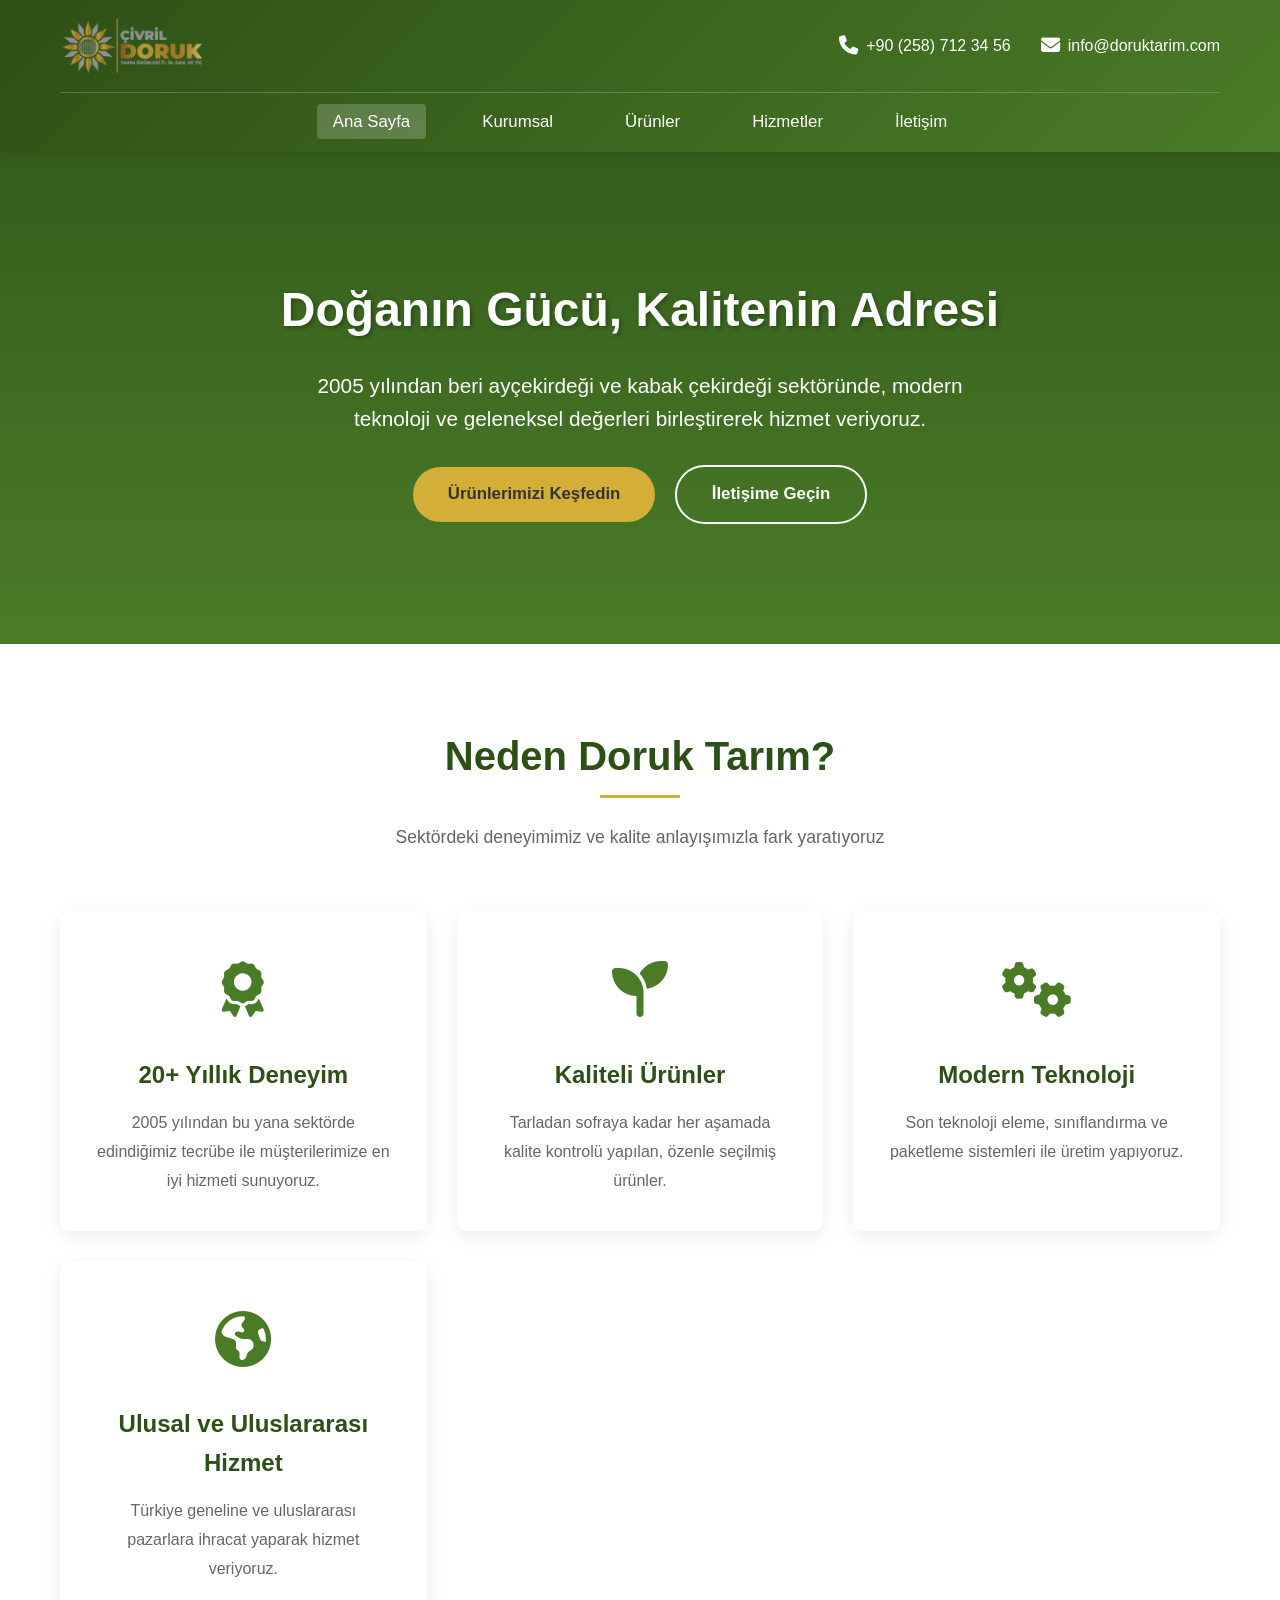
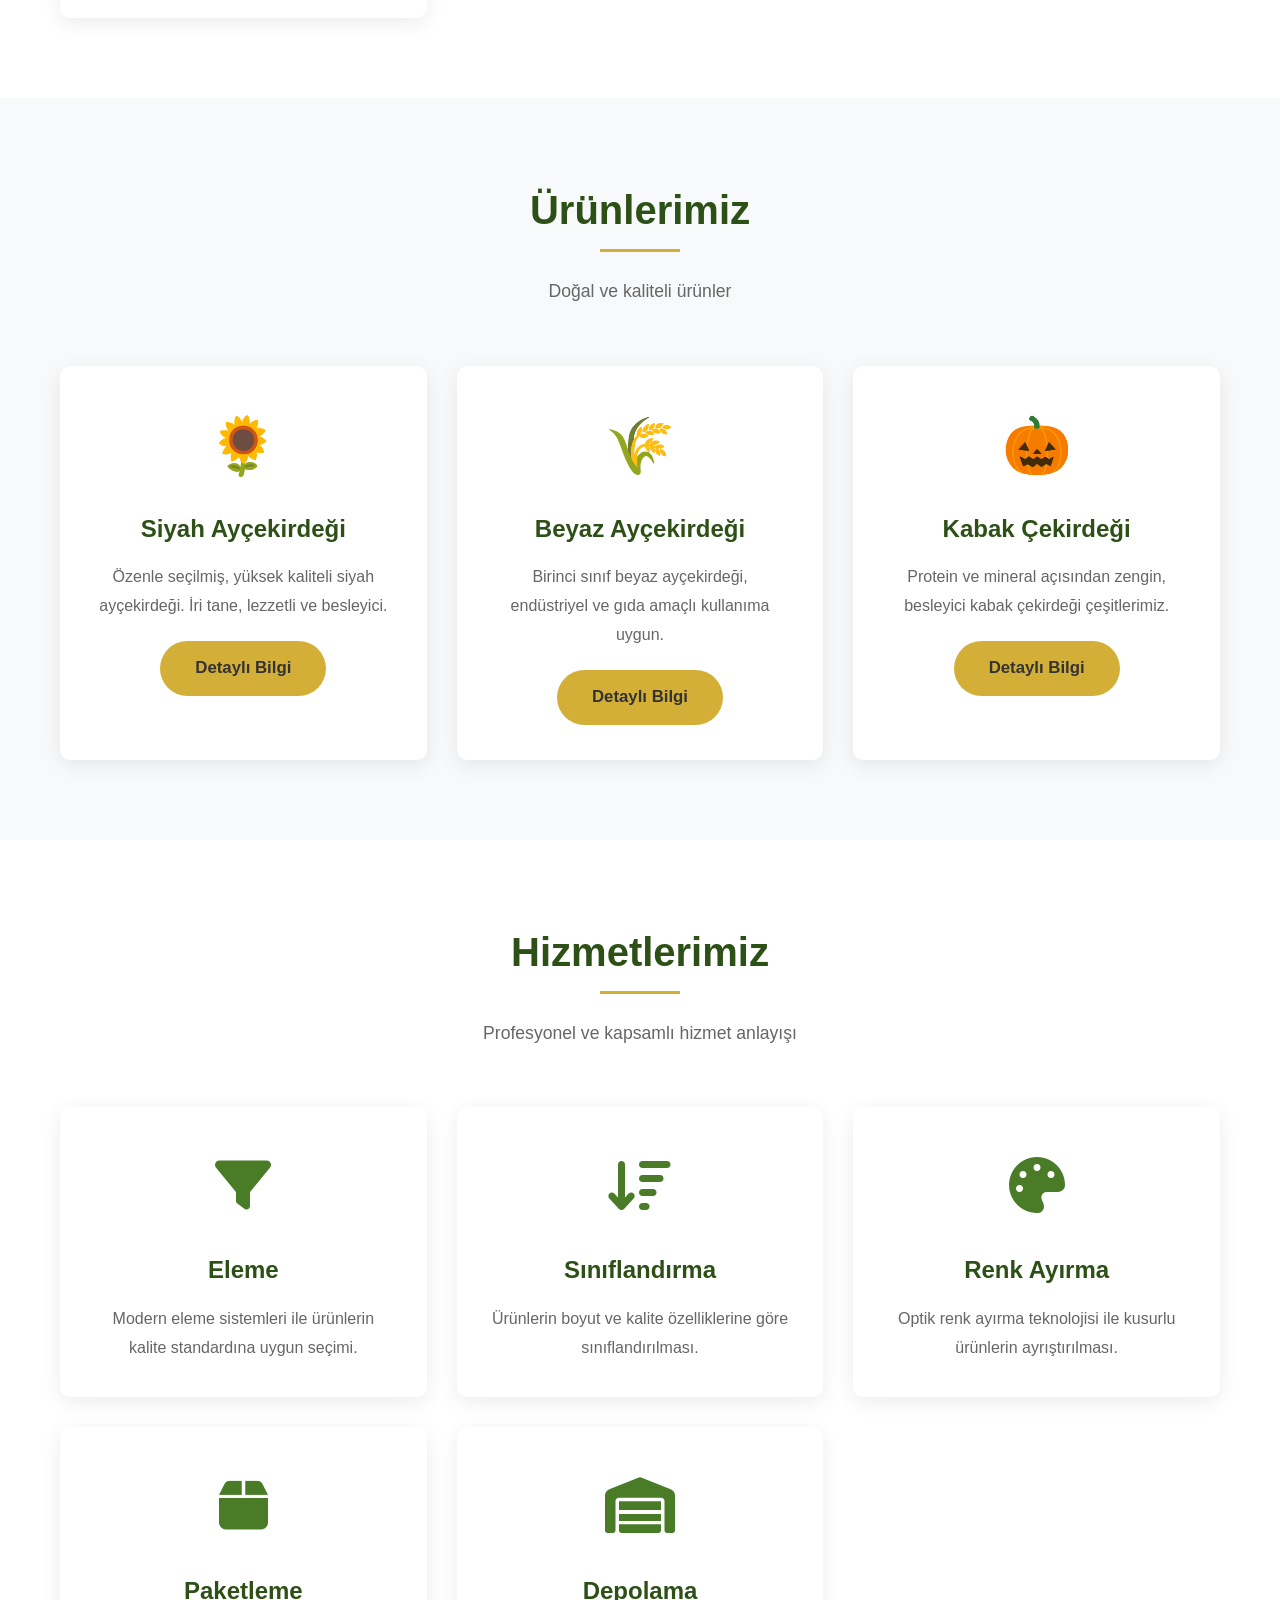
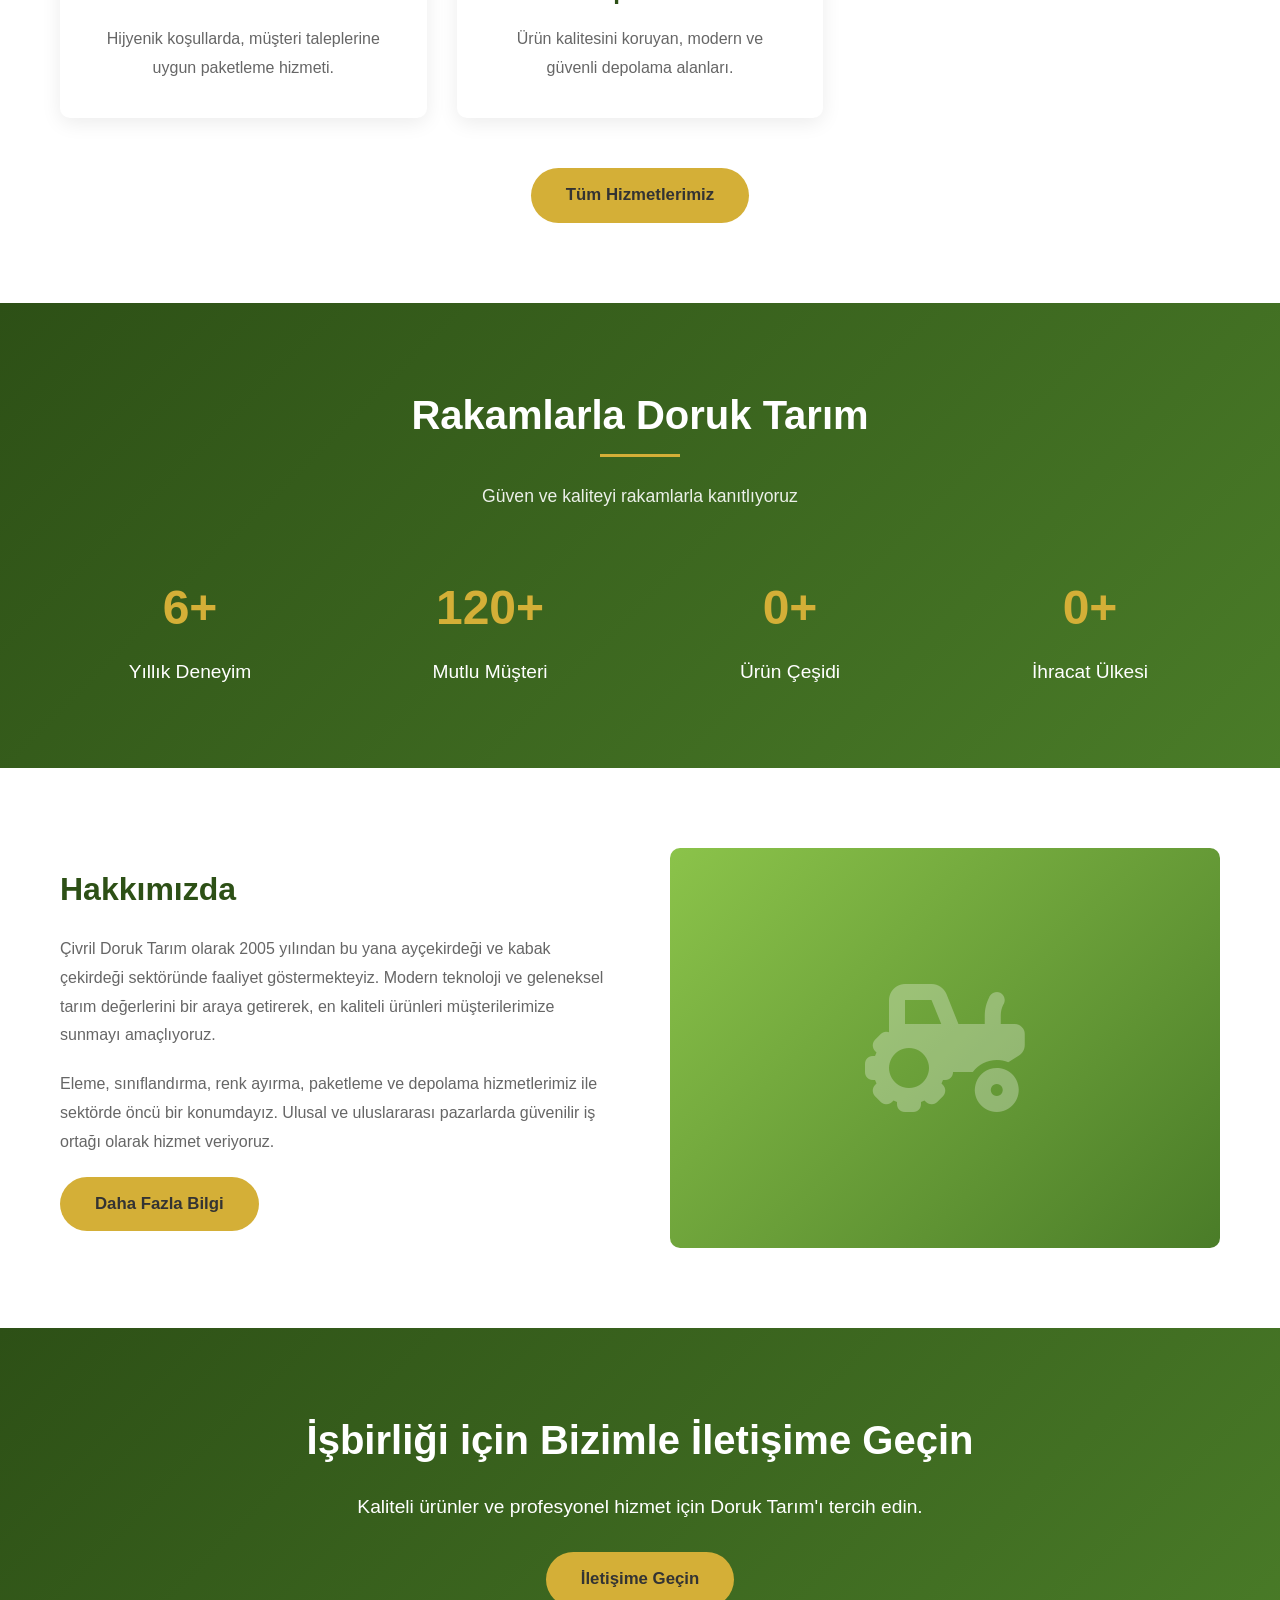
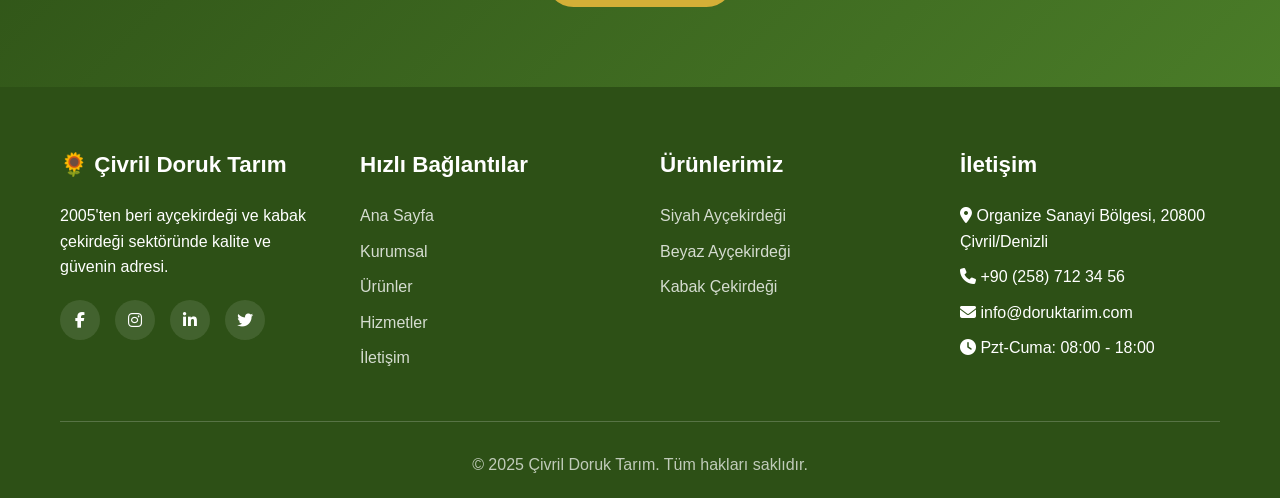
==== index.html @ d2fe2cd5 "Dosyalar GitHub Pages için root dizinine taşındı - Tüm web sitesi dosyaları repository root'una taşı" ====
<!DOCTYPE html>
<html lang="tr">
<head>
    <meta charset="UTF-8">
    <meta name="viewport" content="width=device-width, initial-scale=1.0">
    <meta name="description" content="Çivril Doruk Tarım - Siyah ve Beyaz Ayçekirdeği, Kabak Çekirdeği üretimi ve işleme hizmetleri">
    <meta name="keywords" content="ayçekirdeği, kabak çekirdeği, tarım, Çivril, eleme, sınıflandırma, paketleme">
    <title>Çivril Doruk Tarım - Ana Sayfa</title>
    <link rel="icon" type="image/png" href="images/icon-doruk.png">
    <link rel="stylesheet" href="css/style.css">
    <link rel="stylesheet" href="https://cdnjs.cloudflare.com/ajax/libs/font-awesome/6.4.0/css/all.min.css">
</head>
<body>
    <!-- Header -->
    <header>
        <div class="container">
            <div class="header-top">
                <div class="logo">
                    <a href="index.html" style="display: flex; align-items: center; text-decoration: none; color: inherit;">
                        <img src="images/Doruk-logo.png" alt="Çivril Doruk Tarım Logo" style="height: 60px; margin-right: 15px;">
                    </a>
                </div>
                <div class="header-contact">
                    <div class="contact-item">
                        <i class="fas fa-phone"></i>
                        <span>+90 (258) 712 34 56</span>
                    </div>
                    <div class="contact-item">
                        <i class="fas fa-envelope"></i>
                        <span>info@doruktarim.com</span>
                    </div>
                </div>
                <button class="mobile-menu-toggle" onclick="toggleMenu()">
                    <i class="fas fa-bars"></i>
                </button>
            </div>
            <nav>
                <ul id="navMenu">
                    <li><a href="index.html" class="active">Ana Sayfa</a></li>
                    <li><a href="kurumsal.html">Kurumsal</a></li>
                    <li><a href="urunler.html">Ürünler</a></li>
                    <li><a href="hizmetler.html">Hizmetler</a></li>
                    <li><a href="iletisim.html">İletişim</a></li>
                </ul>
            </nav>
        </div>
    </header>

    <!-- Hero Section -->
    <section class="hero">
        <div class="container">
            <h2>Doğanın Gücü, Kalitenin Adresi</h2>
            <p>2005 yılından beri ayçekirdeği ve kabak çekirdeği sektöründe, modern teknoloji ve geleneksel değerleri birleştirerek hizmet veriyoruz.</p>
            <a href="urunler.html" class="btn">Ürünlerimizi Keşfedin</a>
            <a href="iletisim.html" class="btn btn-secondary">İletişime Geçin</a>
        </div>
    </section>

    <!-- Features Section -->
    <section>
        <div class="container">
            <div class="section-title">
                <h2>Neden Doruk Tarım?</h2>
                <p>Sektördeki deneyimimiz ve kalite anlayışımızla fark yaratıyoruz</p>
            </div>
            <div class="features-grid">
                <div class="feature-card">
                    <div class="feature-icon">
                        <i class="fas fa-award"></i>
                    </div>
                    <h3>20+ Yıllık Deneyim</h3>
                    <p>2005 yılından bu yana sektörde edindiğimiz tecrübe ile müşterilerimize en iyi hizmeti sunuyoruz.</p>
                </div>
                <div class="feature-card">
                    <div class="feature-icon">
                        <i class="fas fa-seedling"></i>
                    </div>
                    <h3>Kaliteli Ürünler</h3>
                    <p>Tarladan sofraya kadar her aşamada kalite kontrolü yapılan, özenle seçilmiş ürünler.</p>
                </div>
                <div class="feature-card">
                    <div class="feature-icon">
                        <i class="fas fa-cogs"></i>
                    </div>
                    <h3>Modern Teknoloji</h3>
                    <p>Son teknoloji eleme, sınıflandırma ve paketleme sistemleri ile üretim yapıyoruz.</p>
                </div>
                <div class="feature-card">
                    <div class="feature-icon">
                        <i class="fas fa-globe-americas"></i>
                    </div>
                    <h3>Ulusal ve Uluslararası Hizmet</h3>
                    <p>Türkiye geneline ve uluslararası pazarlara ihracat yaparak hizmet veriyoruz.</p>
                </div>
            </div>
        </div>
    </section>

    <!-- Products Preview Section -->
    <section style="background-color: var(--bg-light);">
        <div class="container">
            <div class="section-title">
                <h2>Ürünlerimiz</h2>
                <p>Doğal ve kaliteli ürünler</p>
            </div>
            <div class="products-grid">
                <div class="product-card">
                    <div class="product-icon">🌻</div>
                    <h3>Siyah Ayçekirdeği</h3>
                    <p>Özenle seçilmiş, yüksek kaliteli siyah ayçekirdeği. İri tane, lezzetli ve besleyici.</p>
                    <a href="urunler.html" class="btn" style="margin-top: 20px;">Detaylı Bilgi</a>
                </div>
                <div class="product-card">
                    <div class="product-icon">🌾</div>
                    <h3>Beyaz Ayçekirdeği</h3>
                    <p>Birinci sınıf beyaz ayçekirdeği, endüstriyel ve gıda amaçlı kullanıma uygun.</p>
                    <a href="urunler.html" class="btn" style="margin-top: 20px;">Detaylı Bilgi</a>
                </div>
                <div class="product-card">
                    <div class="product-icon">🎃</div>
                    <h3>Kabak Çekirdeği</h3>
                    <p>Protein ve mineral açısından zengin, besleyici kabak çekirdeği çeşitlerimiz.</p>
                    <a href="urunler.html" class="btn" style="margin-top: 20px;">Detaylı Bilgi</a>
                </div>
            </div>
        </div>
    </section>

    <!-- Services Preview Section -->
    <section>
        <div class="container">
            <div class="section-title">
                <h2>Hizmetlerimiz</h2>
                <p>Profesyonel ve kapsamlı hizmet anlayışı</p>
            </div>
            <div class="services-grid">
                <div class="service-card">
                    <div class="service-icon">
                        <i class="fas fa-filter"></i>
                    </div>
                    <h3>Eleme</h3>
                    <p>Modern eleme sistemleri ile ürünlerin kalite standardına uygun seçimi.</p>
                </div>
                <div class="service-card">
                    <div class="service-icon">
                        <i class="fas fa-sort-amount-down"></i>
                    </div>
                    <h3>Sınıflandırma</h3>
                    <p>Ürünlerin boyut ve kalite özelliklerine göre sınıflandırılması.</p>
                </div>
                <div class="service-card">
                    <div class="service-icon">
                        <i class="fas fa-palette"></i>
                    </div>
                    <h3>Renk Ayırma</h3>
                    <p>Optik renk ayırma teknolojisi ile kusurlu ürünlerin ayrıştırılması.</p>
                </div>
                <div class="service-card">
                    <div class="service-icon">
                        <i class="fas fa-box"></i>
                    </div>
                    <h3>Paketleme</h3>
                    <p>Hijyenik koşullarda, müşteri taleplerine uygun paketleme hizmeti.</p>
                </div>
                <div class="service-card">
                    <div class="service-icon">
                        <i class="fas fa-warehouse"></i>
                    </div>
                    <h3>Depolama</h3>
                    <p>Ürün kalitesini koruyan, modern ve güvenli depolama alanları.</p>
                </div>
            </div>
            <div style="text-align: center; margin-top: 50px;">
                <a href="hizmetler.html" class="btn">Tüm Hizmetlerimiz</a>
            </div>
        </div>
    </section>

    <!-- Stats Section -->
    <section class="stats">
        <div class="container">
            <div class="section-title" style="color: white;">
                <h2 style="color: white;">Rakamlarla Doruk Tarım</h2>
                <p style="color: rgba(255,255,255,0.9);">Güven ve kaliteyi rakamlarla kanıtlıyoruz</p>
            </div>
            <div class="stats-grid">
                <div class="stat-item">
                    <h3>20+</h3>
                    <p>Yıllık Deneyim</p>
                </div>
                <div class="stat-item">
                    <h3>500+</h3>
                    <p>Mutlu Müşteri</p>
                </div>
                <div class="stat-item">
                    <h3>3</h3>
                    <p>Ürün Çeşidi</p>
                </div>
                <div class="stat-item">
                    <h3>15+</h3>
                    <p>İhracat Ülkesi</p>
                </div>
            </div>
        </div>
    </section>

    <!-- About Preview Section -->
    <section>
        <div class="container">
            <div class="about-content">
                <div class="about-text">
                    <h3>Hakkımızda</h3>
                    <p>
                        Çivril Doruk Tarım olarak 2005 yılından bu yana ayçekirdeği ve kabak çekirdeği sektöründe
                        faaliyet göstermekteyiz. Modern teknoloji ve geleneksel tarım değerlerini bir araya getirerek,
                        en kaliteli ürünleri müşterilerimize sunmayı amaçlıyoruz.
                    </p>
                    <p>
                        Eleme, sınıflandırma, renk ayırma, paketleme ve depolama hizmetlerimiz ile sektörde
                        öncü bir konumdayız. Ulusal ve uluslararası pazarlarda güvenilir iş ortağı olarak
                        hizmet veriyoruz.
                    </p>
                    <a href="kurumsal.html" class="btn">Daha Fazla Bilgi</a>
                </div>
                <div class="about-image">
                    <i class="fas fa-tractor"></i>
                </div>
            </div>
        </div>
    </section>

    <!-- Call to Action -->
    <section style="background: linear-gradient(135deg, var(--primary-green) 0%, var(--secondary-green) 100%); color: white; text-align: center;">
        <div class="container">
            <h2 style="font-size: 2.5rem; margin-bottom: 20px; color: white;">İşbirliği için Bizimle İletişime Geçin</h2>
            <p style="font-size: 1.2rem; margin-bottom: 30px; max-width: 700px; margin-left: auto; margin-right: auto;">
                Kaliteli ürünler ve profesyonel hizmet için Doruk Tarım'ı tercih edin.
            </p>
            <a href="iletisim.html" class="btn">İletişime Geçin</a>
        </div>
    </section>

    <!-- Footer -->
    <footer>
        <div class="container">
            <div class="footer-content">
                <div class="footer-section">
                    <h3>🌻 Çivril Doruk Tarım</h3>
                    <p>2005'ten beri ayçekirdeği ve kabak çekirdeği sektöründe kalite ve güvenin adresi.</p>
                    <div class="social-links">
                        <a href="#" aria-label="Facebook"><i class="fab fa-facebook-f"></i></a>
                        <a href="#" aria-label="Instagram"><i class="fab fa-instagram"></i></a>
                        <a href="#" aria-label="LinkedIn"><i class="fab fa-linkedin-in"></i></a>
                        <a href="#" aria-label="Twitter"><i class="fab fa-twitter"></i></a>
                    </div>
                </div>
                <div class="footer-section">
                    <h3>Hızlı Bağlantılar</h3>
                    <ul>
                        <li><a href="index.html">Ana Sayfa</a></li>
                        <li><a href="kurumsal.html">Kurumsal</a></li>
                        <li><a href="urunler.html">Ürünler</a></li>
                        <li><a href="hizmetler.html">Hizmetler</a></li>
                        <li><a href="iletisim.html">İletişim</a></li>
                    </ul>
                </div>
                <div class="footer-section">
                    <h3>Ürünlerimiz</h3>
                    <ul>
                        <li><a href="urunler.html#siyah">Siyah Ayçekirdeği</a></li>
                        <li><a href="urunler.html#beyaz">Beyaz Ayçekirdeği</a></li>
                        <li><a href="urunler.html#kabak">Kabak Çekirdeği</a></li>
                    </ul>
                </div>
                <div class="footer-section">
                    <h3>İletişim</h3>
                    <ul>
                        <li><i class="fas fa-map-marker-alt"></i> Organize Sanayi Bölgesi, 20800 Çivril/Denizli</li>
                        <li><i class="fas fa-phone"></i> +90 (258) 712 34 56</li>
                        <li><i class="fas fa-envelope"></i> info@doruktarim.com</li>
                        <li><i class="fas fa-clock"></i> Pzt-Cuma: 08:00 - 18:00</li>
                    </ul>
                </div>
            </div>
            <div class="footer-bottom">
                <p>&copy; 2025 Çivril Doruk Tarım. Tüm hakları saklıdır.</p>
            </div>
        </div>
    </footer>

    <script src="js/main.js"></script>
</body>
</html>
---- css/style.css ----
/* Çivril Doruk Tarım - Web Sitesi Stilleri */

/* Reset ve Genel Stiller */
* {
    margin: 0;
    padding: 0;
    box-sizing: border-box;
}

:root {
    --primary-green: #2d5016;
    --secondary-green: #4a7c28;
    --light-green: #8bc34a;
    --accent-gold: #d4af37;
    --dark-text: #333333;
    --light-text: #666666;
    --bg-light: #f8f9fa;
    --white: #ffffff;
}

body {
    font-family: 'Segoe UI', Tahoma, Geneva, Verdana, sans-serif;
    line-height: 1.6;
    color: var(--dark-text);
    background-color: var(--white);
}

.container {
    max-width: 1200px;
    margin: 0 auto;
    padding: 0 20px;
}

/* Header & Navigation */
header {
    background: linear-gradient(135deg, var(--primary-green) 0%, var(--secondary-green) 100%);
    color: var(--white);
    padding: 1rem 0;
    box-shadow: 0 2px 10px rgba(0,0,0,0.1);
    position: sticky;
    top: 0;
    z-index: 1000;
}

.header-top {
    display: flex;
    justify-content: space-between;
    align-items: center;
    padding-bottom: 1rem;
    border-bottom: 1px solid rgba(255,255,255,0.2);
}

.logo {
    display: flex;
    align-items: center;
    gap: 15px;
}

.logo-icon {
    font-size: 2.5rem;
}

.logo h1 {
    font-size: 1.8rem;
    font-weight: 700;
}

.logo p {
    font-size: 0.9rem;
    opacity: 0.9;
}

.header-contact {
    display: flex;
    gap: 30px;
}

.contact-item {
    display: flex;
    align-items: center;
    gap: 8px;
}

.contact-item i {
    font-size: 1.2rem;
}

nav {
    margin-top: 1rem;
}

nav ul {
    list-style: none;
    display: flex;
    justify-content: center;
    gap: 40px;
}

nav ul li a {
    color: var(--white);
    text-decoration: none;
    font-weight: 500;
    font-size: 1.05rem;
    padding: 8px 16px;
    border-radius: 4px;
    transition: all 0.3s ease;
}

nav ul li a:hover,
nav ul li a.active {
    background-color: rgba(255,255,255,0.2);
}

/* Mobile Menu Toggle */
.mobile-menu-toggle {
    display: none;
    background: none;
    border: none;
    color: var(--white);
    font-size: 1.8rem;
    cursor: pointer;
}

/* Hero Section */
.hero {
    background: linear-gradient(rgba(45, 80, 22, 0.7), rgba(74, 124, 40, 0.7)),
                url('data:image/svg+xml,<svg xmlns="http://www.w3.org/2000/svg" viewBox="0 0 1200 600"><rect fill="%234a7c28" width="1200" height="600"/></svg>');
    background-size: cover;
    background-position: center;
    color: var(--white);
    padding: 120px 0;
    text-align: center;
}

.hero h2 {
    font-size: 3rem;
    margin-bottom: 20px;
    text-shadow: 2px 2px 4px rgba(0,0,0,0.3);
}

.hero p {
    font-size: 1.3rem;
    margin-bottom: 30px;
    max-width: 700px;
    margin-left: auto;
    margin-right: auto;
}

.btn {
    display: inline-block;
    padding: 14px 35px;
    background-color: var(--accent-gold);
    color: var(--dark-text);
    text-decoration: none;
    border-radius: 30px;
    font-weight: 600;
    transition: all 0.3s ease;
    border: none;
    cursor: pointer;
    font-size: 1.05rem;
}

.btn:hover {
    transform: translateY(-2px);
    box-shadow: 0 5px 15px rgba(0,0,0,0.3);
}

.btn-secondary {
    background-color: transparent;
    border: 2px solid var(--white);
    color: var(--white);
    margin-left: 15px;
}

.btn-secondary:hover {
    background-color: var(--white);
    color: var(--primary-green);
}

/* Sections */
section {
    padding: 80px 0;
}

.section-title {
    text-align: center;
    margin-bottom: 60px;
}

.section-title h2 {
    font-size: 2.5rem;
    color: var(--primary-green);
    margin-bottom: 15px;
    position: relative;
    display: inline-block;
}

.section-title h2::after {
    content: '';
    position: absolute;
    bottom: -10px;
    left: 50%;
    transform: translateX(-50%);
    width: 80px;
    height: 3px;
    background-color: var(--accent-gold);
}

.section-title p {
    color: var(--light-text);
    font-size: 1.1rem;
    max-width: 600px;
    margin: 20px auto 0;
}

/* Features/Services Grid */
.features-grid,
.products-grid,
.services-grid {
    display: grid;
    grid-template-columns: repeat(auto-fit, minmax(280px, 1fr));
    gap: 30px;
}

.feature-card,
.product-card,
.service-card {
    background: var(--white);
    padding: 35px;
    border-radius: 10px;
    box-shadow: 0 5px 20px rgba(0,0,0,0.08);
    transition: all 0.3s ease;
    text-align: center;
}

.feature-card:hover,
.product-card:hover,
.service-card:hover {
    transform: translateY(-10px);
    box-shadow: 0 10px 30px rgba(0,0,0,0.15);
}

.feature-icon,
.product-icon,
.service-icon {
    font-size: 3.5rem;
    color: var(--secondary-green);
    margin-bottom: 20px;
}

.feature-card h3,
.product-card h3,
.service-card h3 {
    font-size: 1.5rem;
    color: var(--primary-green);
    margin-bottom: 15px;
}

.feature-card p,
.product-card p,
.service-card p {
    color: var(--light-text);
    line-height: 1.8;
}

/* Stats Section */
.stats {
    background: linear-gradient(135deg, var(--primary-green) 0%, var(--secondary-green) 100%);
    color: var(--white);
    text-align: center;
}

.stats-grid {
    display: grid;
    grid-template-columns: repeat(auto-fit, minmax(200px, 1fr));
    gap: 40px;
}

.stat-item h3 {
    font-size: 3rem;
    font-weight: 700;
    margin-bottom: 10px;
    color: var(--accent-gold);
}

.stat-item p {
    font-size: 1.2rem;
}

/* About Section */
.about-content {
    display: grid;
    grid-template-columns: 1fr 1fr;
    gap: 60px;
    align-items: center;
}

.about-text h3 {
    font-size: 2rem;
    color: var(--primary-green);
    margin-bottom: 20px;
}

.about-text p {
    color: var(--light-text);
    margin-bottom: 20px;
    line-height: 1.8;
}

.about-image {
    background: linear-gradient(135deg, var(--light-green) 0%, var(--secondary-green) 100%);
    height: 400px;
    border-radius: 10px;
    display: flex;
    align-items: center;
    justify-content: center;
    font-size: 8rem;
    color: rgba(255,255,255,0.3);
}

/* Contact Form */
.contact-container {
    display: grid;
    grid-template-columns: 1fr 1fr;
    gap: 60px;
}

.contact-info {
    background: var(--bg-light);
    padding: 40px;
    border-radius: 10px;
}

.contact-info h3 {
    color: var(--primary-green);
    margin-bottom: 30px;
    font-size: 1.8rem;
}

.info-item {
    display: flex;
    align-items: flex-start;
    gap: 15px;
    margin-bottom: 25px;
}

.info-item i {
    font-size: 1.5rem;
    color: var(--secondary-green);
    margin-top: 5px;
}

.info-item div h4 {
    color: var(--primary-green);
    margin-bottom: 5px;
}

.info-item div p {
    color: var(--light-text);
}

.contact-form {
    background: var(--white);
}

.form-group {
    margin-bottom: 25px;
}

.form-group label {
    display: block;
    margin-bottom: 8px;
    color: var(--primary-green);
    font-weight: 500;
}

.form-group input,
.form-group textarea {
    width: 100%;
    padding: 12px;
    border: 2px solid #e0e0e0;
    border-radius: 5px;
    font-size: 1rem;
    font-family: inherit;
    transition: border-color 0.3s;
}

.form-group input:focus,
.form-group textarea:focus {
    outline: none;
    border-color: var(--secondary-green);
}

.form-group textarea {
    resize: vertical;
    min-height: 150px;
}

/* Footer */
footer {
    background-color: var(--primary-green);
    color: var(--white);
    padding: 60px 0 20px;
}

.footer-content {
    display: grid;
    grid-template-columns: repeat(auto-fit, minmax(250px, 1fr));
    gap: 40px;
    margin-bottom: 40px;
}

.footer-section h3 {
    margin-bottom: 20px;
    font-size: 1.4rem;
}

.footer-section ul {
    list-style: none;
}

.footer-section ul li {
    margin-bottom: 10px;
}

.footer-section ul li a {
    color: rgba(255,255,255,0.8);
    text-decoration: none;
    transition: color 0.3s;
}

.footer-section ul li a:hover {
    color: var(--accent-gold);
}

.social-links {
    display: flex;
    gap: 15px;
    margin-top: 20px;
}

.social-links a {
    display: flex;
    align-items: center;
    justify-content: center;
    width: 40px;
    height: 40px;
    background-color: rgba(255,255,255,0.1);
    border-radius: 50%;
    color: var(--white);
    text-decoration: none;
    transition: all 0.3s;
}

.social-links a:hover {
    background-color: var(--accent-gold);
    color: var(--dark-text);
}

.footer-bottom {
    text-align: center;
    padding-top: 30px;
    border-top: 1px solid rgba(255,255,255,0.2);
}

.footer-bottom p {
    color: rgba(255,255,255,0.7);
}

/* Page Header (for inner pages) */
.page-header {
    background: linear-gradient(135deg, var(--primary-green) 0%, var(--secondary-green) 100%);
    color: var(--white);
    padding: 80px 0 60px;
    text-align: center;
}

.page-header h1 {
    font-size: 3rem;
    margin-bottom: 15px;
}

.page-header p {
    font-size: 1.2rem;
    opacity: 0.9;
}

/* Breadcrumb */
.breadcrumb {
    background-color: var(--bg-light);
    padding: 15px 0;
}

.breadcrumb ul {
    list-style: none;
    display: flex;
    gap: 10px;
}

.breadcrumb ul li {
    color: var(--light-text);
}

.breadcrumb ul li a {
    color: var(--secondary-green);
    text-decoration: none;
}

.breadcrumb ul li a:hover {
    text-decoration: underline;
}

/* Vision & Mission Cards */
.vision-mission {
    display: grid;
    grid-template-columns: 1fr 1fr;
    gap: 40px;
    margin: 60px 0;
}

.vm-card {
    background: var(--bg-light);
    padding: 40px;
    border-radius: 10px;
    border-left: 5px solid var(--accent-gold);
}

.vm-card h3 {
    color: var(--primary-green);
    font-size: 1.8rem;
    margin-bottom: 20px;
    display: flex;
    align-items: center;
    gap: 15px;
}

.vm-card h3 i {
    color: var(--accent-gold);
}

.vm-card p {
    color: var(--light-text);
    line-height: 1.8;
}

/* Responsive Design */
@media (max-width: 768px) {
    .header-top {
        flex-direction: column;
        text-align: center;
        gap: 20px;
    }

    .header-contact {
        flex-direction: column;
        gap: 15px;
    }

    .mobile-menu-toggle {
        display: block;
        position: absolute;
        right: 20px;
        top: 20px;
    }

    nav ul {
        flex-direction: column;
        gap: 10px;
        display: none;
    }

    nav ul.active {
        display: flex;
    }

    .hero h2 {
        font-size: 2rem;
    }

    .hero p {
        font-size: 1.1rem;
    }

    .about-content,
    .contact-container,
    .vision-mission {
        grid-template-columns: 1fr;
        gap: 30px;
    }

    .features-grid,
    .products-grid,
    .services-grid {
        grid-template-columns: 1fr;
    }

    .section-title h2 {
        font-size: 2rem;
    }

    .btn-secondary {
        margin-left: 0;
        margin-top: 15px;
    }
}

@media (max-width: 480px) {
    .logo h1 {
        font-size: 1.4rem;
    }

    .hero {
        padding: 80px 0;
    }

    .hero h2 {
        font-size: 1.6rem;
    }

    section {
        padding: 50px 0;
    }
}
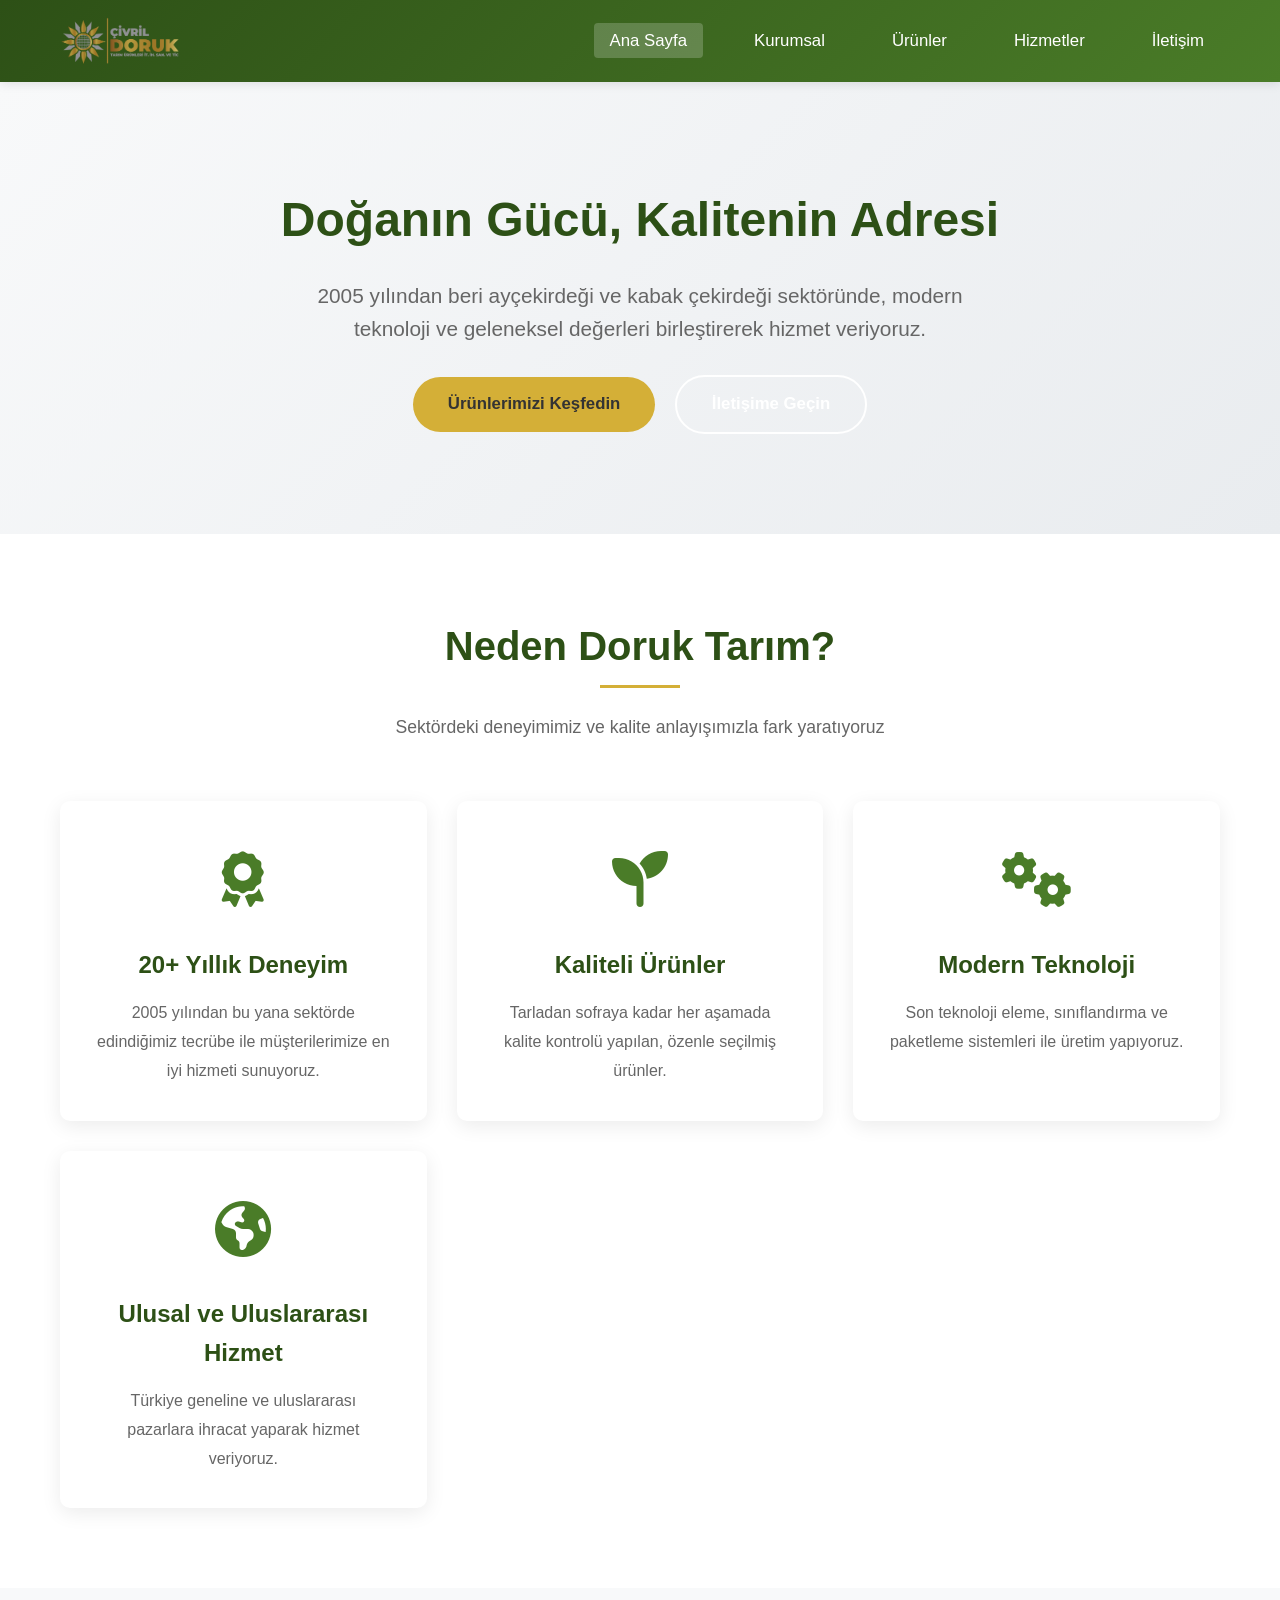
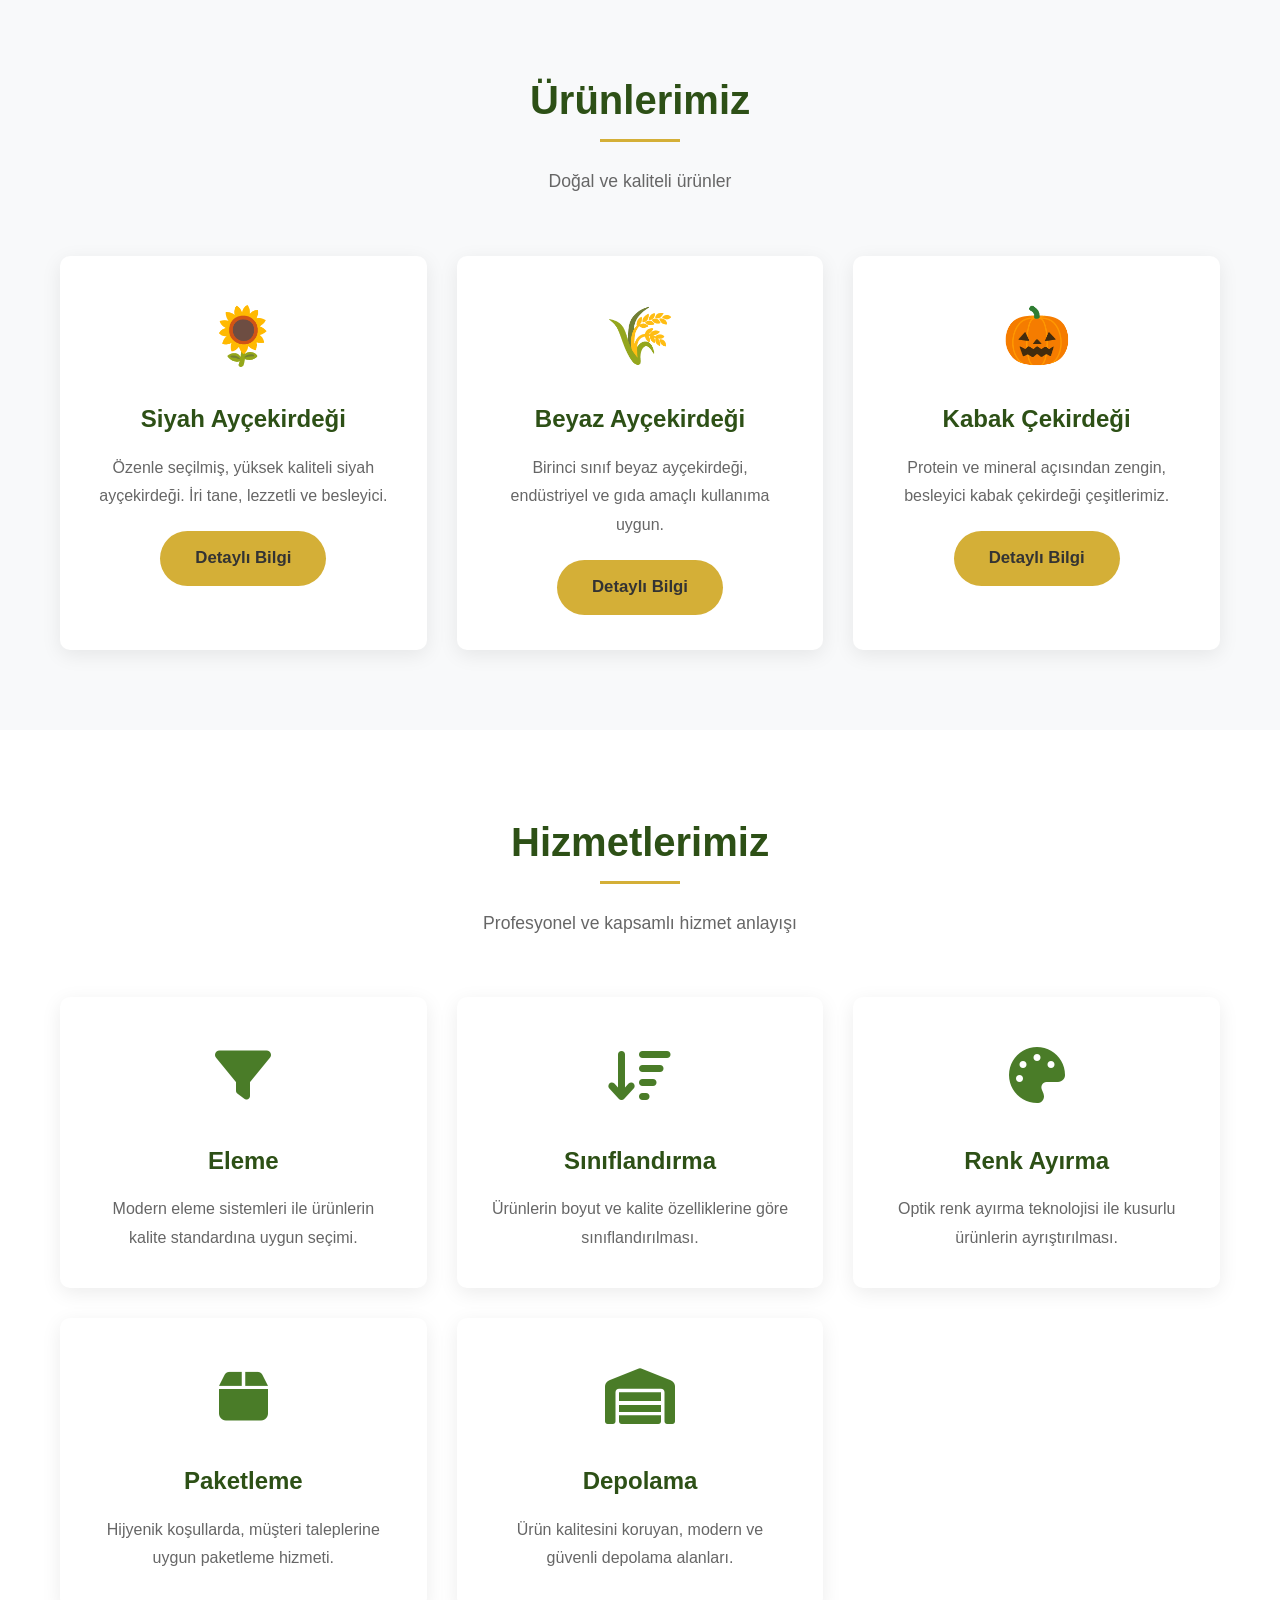
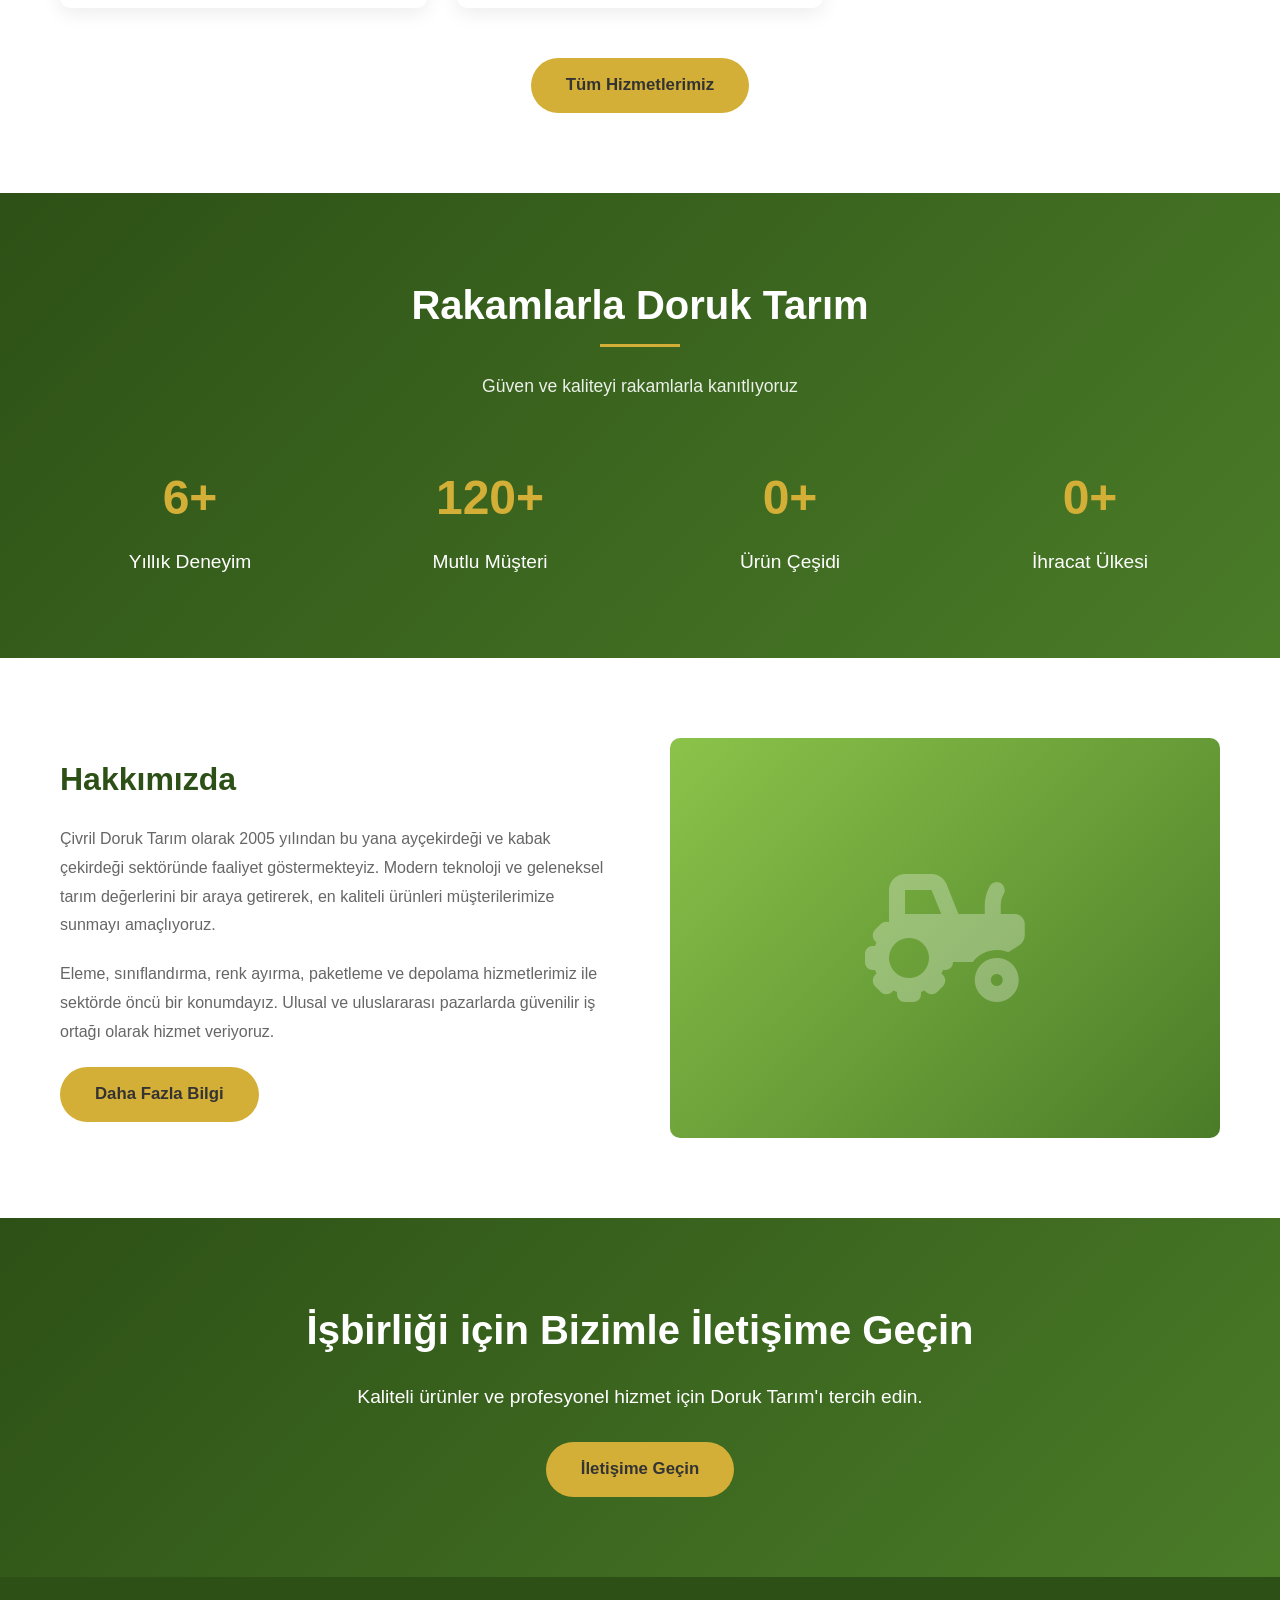
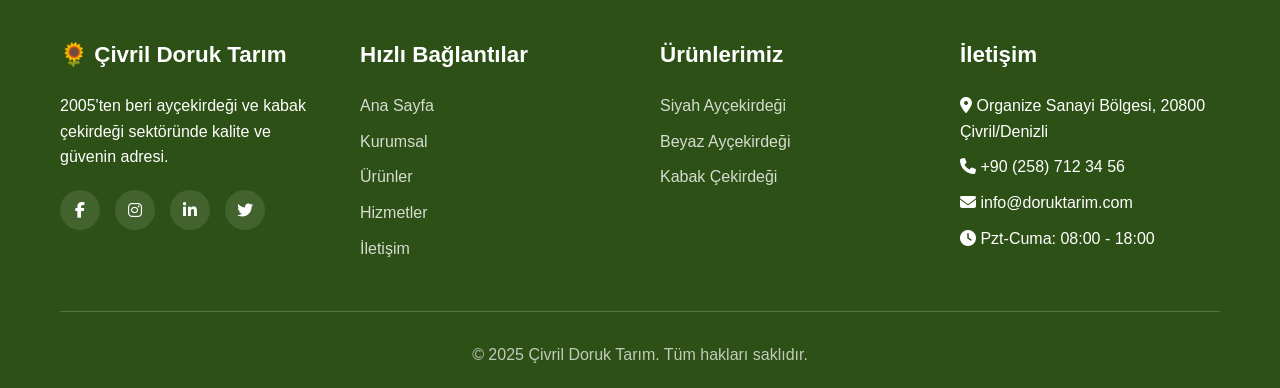
==== commit e4ac6096: "Header ve hero section tasarımı güncellendi - Header yapısı yeniden düzenlendi: logo solda, menü sağ" ====
--- a/index.html
+++ b/index.html
@@ -14,35 +14,25 @@
     <!-- Header -->
     <header>
         <div class="container">
-            <div class="header-top">
+            <div class="header-content">
                 <div class="logo">
-                    <a href="index.html" style="display: flex; align-items: center; text-decoration: none; color: inherit;">
-                        <img src="images/Doruk-logo.png" alt="Çivril Doruk Tarım Logo" style="height: 60px; margin-right: 15px;">
+                    <a href="index.html">
+                        <img src="images/Doruk-logo.png" alt="Çivril Doruk Tarım Logo">
                     </a>
                 </div>
-                <div class="header-contact">
-                    <div class="contact-item">
-                        <i class="fas fa-phone"></i>
-                        <span>+90 (258) 712 34 56</span>
-                    </div>
-                    <div class="contact-item">
-                        <i class="fas fa-envelope"></i>
-                        <span>info@doruktarim.com</span>
-                    </div>
-                </div>
+                <nav>
+                    <ul id="navMenu">
+                        <li><a href="index.html" class="active">Ana Sayfa</a></li>
+                        <li><a href="kurumsal.html">Kurumsal</a></li>
+                        <li><a href="urunler.html">Ürünler</a></li>
+                        <li><a href="hizmetler.html">Hizmetler</a></li>
+                        <li><a href="iletisim.html">İletişim</a></li>
+                    </ul>
+                </nav>
                 <button class="mobile-menu-toggle" onclick="toggleMenu()">
                     <i class="fas fa-bars"></i>
                 </button>
             </div>
-            <nav>
-                <ul id="navMenu">
-                    <li><a href="index.html" class="active">Ana Sayfa</a></li>
-                    <li><a href="kurumsal.html">Kurumsal</a></li>
-                    <li><a href="urunler.html">Ürünler</a></li>
-                    <li><a href="hizmetler.html">Hizmetler</a></li>
-                    <li><a href="iletisim.html">İletişim</a></li>
-                </ul>
-            </nav>
         </div>
     </header>
 
--- a/css/style.css
+++ b/css/style.css
@@ -42,58 +42,39 @@
     z-index: 1000;
 }
 
-.header-top {
+.header-content {
     display: flex;
     justify-content: space-between;
     align-items: center;
-    padding-bottom: 1rem;
-    border-bottom: 1px solid rgba(255,255,255,0.2);
 }
 
 .logo {
     display: flex;
     align-items: center;
-    gap: 15px;
-}
-
-.logo-icon {
-    font-size: 2.5rem;
-}
-
-.logo h1 {
-    font-size: 1.8rem;
-    font-weight: 700;
-}
-
-.logo p {
-    font-size: 0.9rem;
-    opacity: 0.9;
-}
-
-.header-contact {
-    display: flex;
-    gap: 30px;
-}
-
-.contact-item {
-    display: flex;
-    align-items: center;
-    gap: 8px;
-}
-
-.contact-item i {
-    font-size: 1.2rem;
+}
+
+.logo a {
+    display: block;
+    line-height: 0;
+}
+
+.logo img {
+    height: 50px;
+    width: auto;
 }
 
 nav {
-    margin-top: 1rem;
+    flex: 1;
+    display: flex;
+    justify-content: flex-end;
 }
 
 nav ul {
     list-style: none;
     display: flex;
-    justify-content: center;
-    gap: 40px;
+    gap: 35px;
+    margin: 0;
+    padding: 0;
 }
 
 nav ul li a {
@@ -123,19 +104,19 @@
 
 /* Hero Section */
 .hero {
-    background: linear-gradient(rgba(45, 80, 22, 0.7), rgba(74, 124, 40, 0.7)),
-                url('data:image/svg+xml,<svg xmlns="http://www.w3.org/2000/svg" viewBox="0 0 1200 600"><rect fill="%234a7c28" width="1200" height="600"/></svg>');
+    background: linear-gradient(135deg, #f8f9fa 0%, #e9ecef 100%);
     background-size: cover;
     background-position: center;
-    color: var(--white);
-    padding: 120px 0;
+    color: var(--dark-text);
+    padding: 100px 0;
     text-align: center;
 }
 
 .hero h2 {
     font-size: 3rem;
     margin-bottom: 20px;
-    text-shadow: 2px 2px 4px rgba(0,0,0,0.3);
+    color: var(--primary-green);
+    font-weight: 700;
 }
 
 .hero p {
@@ -144,6 +125,7 @@
     max-width: 700px;
     margin-left: auto;
     margin-right: auto;
+    color: var(--light-text);
 }
 
 .btn {
@@ -545,28 +527,34 @@
 
 /* Responsive Design */
 @media (max-width: 768px) {
-    .header-top {
-        flex-direction: column;
-        text-align: center;
-        gap: 20px;
-    }
-
-    .header-contact {
-        flex-direction: column;
-        gap: 15px;
+    .header-content {
+        flex-wrap: wrap;
+        position: relative;
+    }
+
+    .logo {
+        width: 100%;
+        justify-content: center;
+        margin-bottom: 15px;
     }
 
     .mobile-menu-toggle {
         display: block;
         position: absolute;
         right: 20px;
-        top: 20px;
+        top: 15px;
+    }
+
+    nav {
+        width: 100%;
+        justify-content: center;
     }
 
     nav ul {
         flex-direction: column;
         gap: 10px;
         display: none;
+        text-align: center;
     }
 
     nav ul.active {
